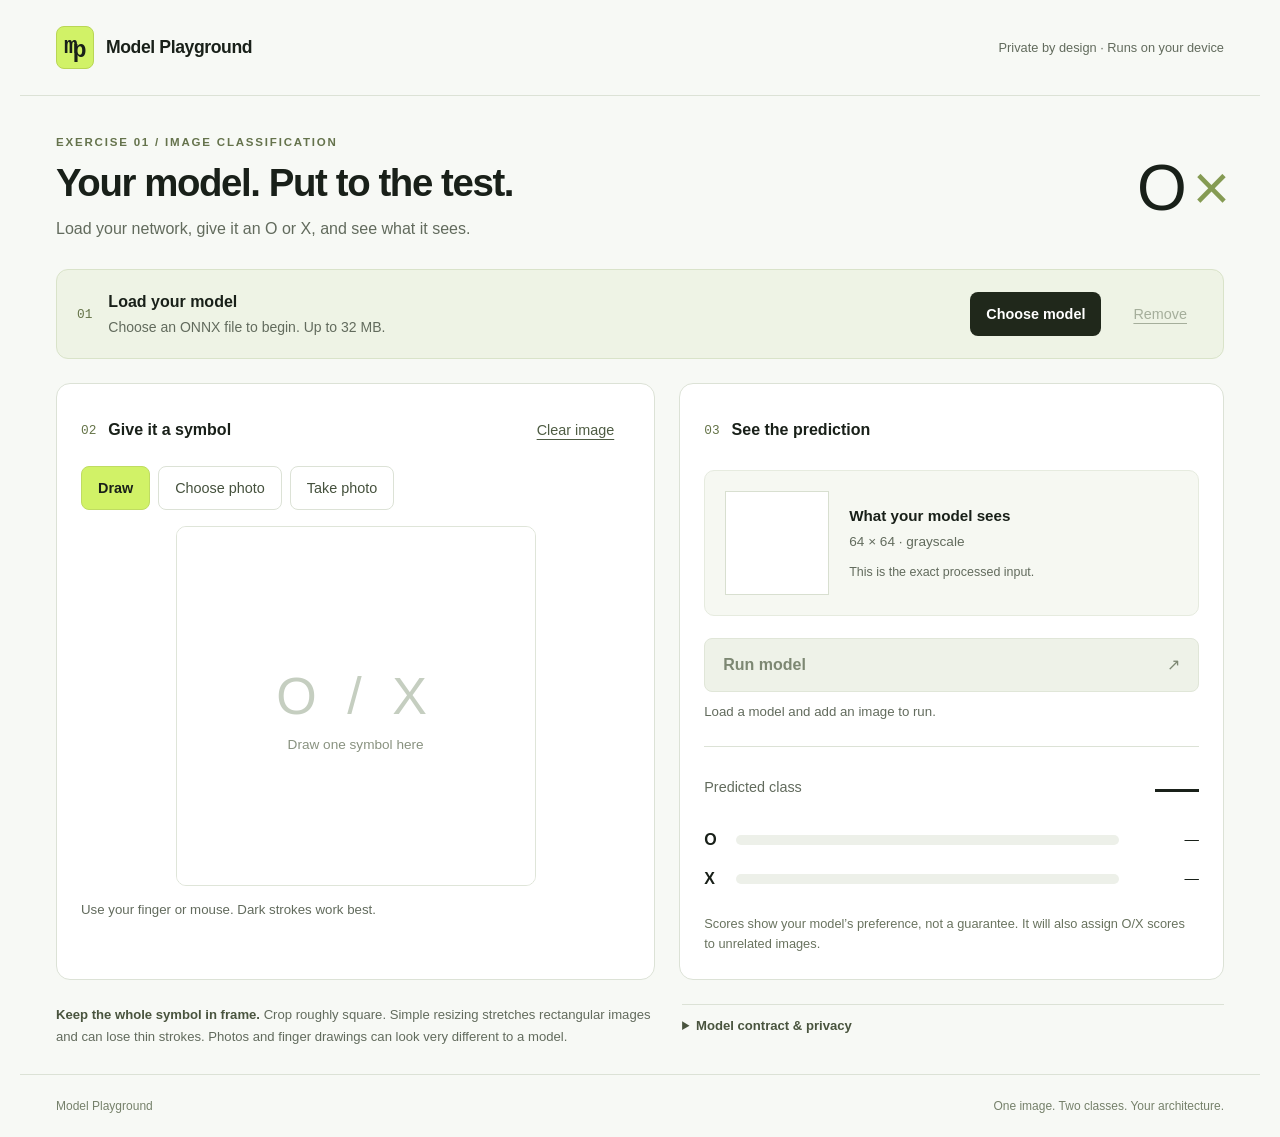
==== website/index.html @ 3b710a3f "Build Model Playground for private O/X model testing" ====
<!doctype html>
<html lang="en">
<head>
  <meta charset="utf-8">
  <meta name="viewport" content="width=device-width, initial-scale=1">
  <meta name="description" content="Test your own O/X neural network privately in your browser.">
  <meta http-equiv="Content-Security-Policy" content="default-src 'self'; script-src 'self' 'wasm-unsafe-eval'; style-src 'self'; img-src 'self' blob: data:; connect-src 'self'; worker-src 'self' blob:; object-src 'none'; base-uri 'none'; form-action 'none'">
  <title>Model Playground</title>
  <link rel="icon" href="./favicon.svg" type="image/svg+xml">
  <link rel="stylesheet" href="./style.css">
  <script type="module" src="./app.js"></script>
</head>
<body>
<header><a class="brand" href="./"><span class="mark" aria-hidden="true">m<span>p</span></span>Model Playground</a><span class="privacy">Private by design · Runs on your device</span></header>
<main>
  <div class="intro"><div><p class="eyebrow">EXERCISE 01 / IMAGE CLASSIFICATION</p><h1>Your model. Put to the test.</h1><p>Load your network, give it an O or X, and see what it sees.</p></div><span class="exercise" aria-label="Supported classes O and X">O <span>×</span></span></div>
  <section class="model-strip" aria-labelledby="model-title"><div class="step">01</div><div class="model-copy"><h2 id="model-title">Load your model</h2><p id="model-status" role="status">Choose an ONNX file to begin. Up to 32 MB.</p></div><label class="file-button">Choose model<input id="model-file" type="file" accept=".onnx" aria-label="Choose ONNX model"></label><button id="reset-model" class="quiet" disabled>Remove</button></section>
  <div class="workbench">
    <section class="panel input-panel" aria-labelledby="input-title">
      <div class="panel-heading"><div><span class="step">02</span><h2 id="input-title">Give it a symbol</h2></div><button id="clear" class="quiet">Clear image</button></div>
      <div class="input-actions"><button id="draw-mode" class="tab active" aria-pressed="true">Draw</button><label class="file-button secondary">Choose photo<input id="photo-file" type="file" accept="image/*,.heic,.heif" aria-label="Choose photo"></label><label class="file-button secondary">Take photo<input id="camera-file" type="file" accept="image/*" capture="environment" aria-label="Take photo"></label></div>
      <div class="drawing-area"><canvas id="drawing" width="512" height="512" aria-label="Draw one O or X with a pointer. Alternatively choose a photo." role="img"></canvas><div id="drawing-hint" aria-hidden="true"><span>O / X</span><p>Draw one symbol here</p></div></div>
      <p id="image-status" class="helper" role="status">Use your finger or mouse. Dark strokes work best.</p>
    </section>
    <section class="panel output-panel" aria-labelledby="output-title">
      <div class="panel-heading"><div><span class="step">03</span><h2 id="output-title">See the prediction</h2></div></div>
      <div class="processed"><canvas id="processed" width="64" height="64" role="img" aria-label="Actual 64 by 64 grayscale network input"></canvas><div><h3>What your model sees</h3><p>64 × 64 · grayscale</p><p class="helper">This is the exact processed input.</p></div></div>
      <button id="run" class="primary" disabled>Run model <span aria-hidden="true">↗</span></button>
      <p id="run-status" class="helper" role="status">Load a model and add an image to run.</p>
      <div class="result" aria-live="polite"><div class="result-top"><span>Predicted class</span><strong id="prediction">—</strong></div><div class="score-row"><b>O</b><div class="track"><div id="bar-o"></div></div><output id="score-o">—</output></div><div class="score-row"><b>X</b><div class="track"><div id="bar-x"></div></div><output id="score-x">—</output></div></div>
      <p class="caution">Scores show your model’s preference, not a guarantee. It will also assign O/X scores to unrelated images.</p>
    </section>
  </div>
  <div class="notes"><p><strong>Keep the whole symbol in frame.</strong> Crop roughly square. Simple resizing stretches rectangular images and can lose thin strokes. Photos and finger drawings can look very different to a model.</p><details><summary>Model contract & privacy</summary><p>One embedded-weight ONNX file, up to 32 MiB. Float32 input <code>image [1,1,64,64]</code>, float32 output <code>logits [1,2]</code>, in <strong>O, X</strong> order. Use opset 18 and browser-supported operations. Scores use softmax.</p><p>Pixels use orientation-aware decoding, nearest pixel-center resizing, transparency on white, integer RGB grayscale, and normalization to [−1,+1]. The site checks the file contract and a trial inference; it cannot verify class order or training.</p><p>Models and photos stay in browser memory and are never uploaded or saved by this site. Refreshing clears selected files. Runtime files are served with this website. Startup requires a connection unless your browser has cached them. Browser HEIC support varies; JPEG/PNG is the reliable fallback.</p><p><a href="./vendor/ort/LICENSE">ONNX Runtime license</a> · <a href="./vendor/ort/ThirdPartyNotices.txt">Third-party notices</a></p></details></div>
</main>
<footer><span>Model Playground</span><span>One image. Two classes. Your architecture.</span></footer>
</body>
</html>
---- website/style.css ----
:root{
  font-family:Inter,ui-sans-serif,-apple-system,BlinkMacSystemFont,"Segoe UI",sans-serif;
  color:#192019;
  background:#f7f9f5;
  font-synthesis:none;
  line-height:1.5;
  --lime:#d1f267;
  --line:#dce2d6;
  --muted:#626b5d
}
*{
  box-sizing:border-box
}
body{
  margin:0
}
button,input{
  font:inherit
}
button,.file-button,summary{
  cursor:pointer
}
button,.file-button{
  min-height:44px;
  border-radius:8px;
  font-size:.9rem;
  font-weight:650
}
button{
  border:1px solid var(--line);
  background:#fff;
  color:inherit;
  padding:10px 16px
}
button:disabled{
  cursor:not-allowed;
  opacity:.45
}
button:focus-visible,a:focus-visible,summary:focus-visible,.file-button:focus-within{
  outline:3px solid #4b6922;
  outline-offset:4px
}
header,main,footer{
  max-width:1240px;
  margin:auto
}
header{
  height:96px;
  display:flex;
  align-items:center;
  justify-content:space-between;
  padding:0 36px;
  border-bottom:1px solid var(--line)
}
.brand{
  display:flex;
  align-items:center;
  gap:12px;
  font-size:1.1rem;
  font-weight:750;
  text-decoration:none;
  color:inherit;
  letter-spacing:-.4px
}
.mark{
  background:var(--lime);
  border:1px solid #b9d655;
  border-radius:8px;
  padding:3px 7px;
  font-family:monospace;
  font-size:23px;
  letter-spacing:-5px;
  width:38px;
  overflow:hidden
}
.mark span{
  position:relative;
  top:4px
}
.privacy{
  font-size:.8rem;
  color:var(--muted)
}
main{
  padding:38px 36px 26px
}
.intro{
  display:flex;
  justify-content:space-between;
  align-items:center;
  margin-bottom:28px
}
.eyebrow{
  font-size:.72rem;
  font-weight:750;
  letter-spacing:1.8px;
  color:#65734c;
  margin:0 0 10px
}
h1{
  font-size:clamp(1.8rem,3vw,2.5rem);
  line-height:1.15;
  letter-spacing:-1.4px;
  margin:0 0 12px
}
p{
  margin:0;
  color:var(--muted)
}
.exercise{
  font-size:64px;
  font-weight:300;
  letter-spacing:-6px;
  line-height:1
}
.exercise span{
  color:#859b53
}
.model-strip{
  display:flex;
  align-items:center;
  gap:16px;
  background:#eef3e5;
  border:1px solid #d9e3c9;
  border-radius:12px;
  padding:20px;
  margin-bottom:24px
}
.step{
  font-family:monospace;
  font-size:.8rem;
  color:#647347
}
.model-copy{
  flex:1;
  min-width:0
}
h2{
  font-size:1rem;
  margin:0;
  font-weight:700
}
h3{
  font-size:.95rem;
  margin:0 0 4px
}
.model-copy p{
  font-size:.875rem;
  overflow-wrap:anywhere;
  margin-top:3px
}
.file-button{
  display:inline-flex;
  position:relative;
  align-items:center;
  justify-content:center;
  background:#20281b;
  color:white;
  padding:10px 16px;
  overflow:hidden;
  text-align:center;
  flex-shrink:0
}
.file-button input{
  position:absolute;
  inset:0;
  opacity:0;
  width:100%;
  height:100%;
  cursor:pointer
}
.quiet{
  background:transparent;
  border:0;
  text-decoration:underline;
  text-underline-offset:4px;
  font-weight:500;
  color:#4e5c43
}
.workbench{
  display:grid;
  grid-template-columns:1.1fr 1fr;
  gap:24px
}
.panel{
  background:#fff;
  border:1px solid var(--line);
  border-radius:14px;
  padding:24px;
  min-width:0
}
.panel-heading{
  display:flex;
  justify-content:space-between;
  align-items:center;
  min-height:44px;
  margin-bottom:14px
}
.panel-heading>div{
  display:flex;
  align-items:center;
  gap:12px
}
.input-actions{
  display:flex;
  gap:8px;
  margin-bottom:16px;
  flex-wrap:wrap
}
.secondary{
  background:#fff;
  color:#45513d;
  border:1px solid var(--line);
  font-weight:500
}
.tab.active{
  background:var(--lime);
  border-color:#bfdc62
}
.drawing-area{
  position:relative;
  max-width:360px;
  margin:auto;
  border:1px solid #dfe5d9;
  border-radius:10px;
  overflow:hidden;
  background:#fff
}
#drawing{
  width:100%;
  height:auto;
  aspect-ratio:1;
  display:block;
  touch-action:none;
  cursor:crosshair
}
#drawing-hint{
  position:absolute;
  inset:0;
  pointer-events:none;
  display:flex;
  justify-content:center;
  align-items:center;
  flex-direction:column;
  color:#c5cec0
}
#drawing-hint span{
  font-size:52px;
  letter-spacing:8px;
  font-weight:300
}
#drawing-hint p{
  font-size:.85rem;
  color:#899280
}
.helper{
  font-size:.83rem;
  line-height:1.5
}
#image-status{
  margin-top:14px
}
.processed{
  display:flex;
  gap:20px;
  align-items:center;
  background:#f6f8f2;
  border:1px solid #e6ebdf;
  border-radius:10px;
  padding:20px;
  margin:18px 0 22px
}
.processed canvas{
  width:104px;
  height:104px;
  image-rendering:pixelated;
  border:1px solid #d8dfd0;
  background:white;
  flex-shrink:0
}
.processed p{
  font-size:.85rem
}
.processed .helper{
  margin-top:10px;
  font-size:.78rem
}
.primary{
  width:100%;
  background:var(--lime);
  border-color:#bdd758;
  display:flex;
  justify-content:space-between;
  align-items:center;
  padding:14px 18px;
  font-size:1rem;
  min-height:52px
}
.primary:disabled{
  opacity:1;
  background:#eef2e8;
  color:#7d8873;
  border-color:#e0e6d8
}
#run-status{
  margin:10px 0 24px;
  min-height:20px
}
.result{
  border-top:1px solid var(--line);
  padding-top:16px
}
.result-top{
  display:flex;
  align-items:center;
  justify-content:space-between;
  margin-bottom:16px
}
.result-top span{
  font-size:.9rem;
  color:var(--muted)
}
.result-top strong{
  font-size:44px;
  line-height:1.1;
  font-weight:500
}
.score-row{
  display:grid;
  grid-template-columns:20px 1fr 68px;
  gap:12px;
  align-items:center;
  margin:15px 0
}
.score-row output{
  text-align:right;
  font-size:.9rem;
  font-variant-numeric:tabular-nums
}
.track{
  height:10px;
  background:#edf0e9;
  border-radius:5px;
  overflow:hidden
}
.track div{
  height:100%;
  width:0;
  background:#8ca747;
  transition:width .2s
}
.caution{
  font-size:.8rem;
  margin-top:23px;
  color:#69735f;
  line-height:1.6
}
.notes{
  display:grid;
  grid-template-columns:1.1fr 1fr;
  gap:30px;
  margin-top:24px;
  font-size:.82rem;
  line-height:1.7
}
.notes strong{
  color:#49543e
}
details{
  border-top:1px solid var(--line);
  padding-top:10px
}
summary{
  font-weight:650;
  color:#49543e;
  min-height:32px
}
details p{
  margin:12px 0
}
code{
  overflow-wrap:anywhere
}
a{
  color:#45631f
}
footer{
  padding:22px 36px;
  border-top:1px solid var(--line);
  display:flex;
  justify-content:space-between;
  font-size:.75rem;
  color:#76816b
}
[hidden]{
  display:none!important
}
.error{
  color:#a63424!important
}
@media(max-width:720px){
  header{
  height:76px;
  padding:0 20px
}
.privacy{
  display:none
}
main{
  padding:28px 20px
}
.exercise{
  display:none
}
.intro{
  margin-bottom:24px
}
.intro p:not(.eyebrow){
  font-size:.94rem
}
.model-strip{
  flex-wrap:wrap;
  padding:16px;
  gap:12px
}
.model-copy{
  flex-basis:75%
}
.model-strip>.file-button{
  margin-left:28px
}
.workbench,.notes{
  grid-template-columns:1fr;
  gap:18px
}
.panel{
  padding:18px
}
.input-actions{
  gap:6px
}
.input-actions>*{
  padding:10px 12px;
  font-size:.83rem
}
.processed{
  padding:16px;
  gap:16px
}
.drawing-area{
  max-width:100%
}
footer{
  padding:20px;
  gap:20px
}
.output-panel{
  scroll-margin-top:20px
}

}
@media(prefers-reduced-motion:reduce){
  *{
  transition:none!important
}

}


@media(max-width:420px){
  .panel-heading{
  align-items:flex-start;
  gap:6px
}
.panel-heading>div{
  gap:8px;
  flex-wrap:wrap
}
.panel-heading h2{
  max-width:100%
}
.processed{
  flex-wrap:wrap
}
.model-strip>.file-button{
  margin-left:0
}
.brand{
  flex-wrap:wrap
}
.input-actions>*{
  flex-shrink:1
}
.score-row{
  grid-template-columns:20px minmax(0,1fr) minmax(50px,auto)
}
footer{
  flex-wrap:wrap
}

}
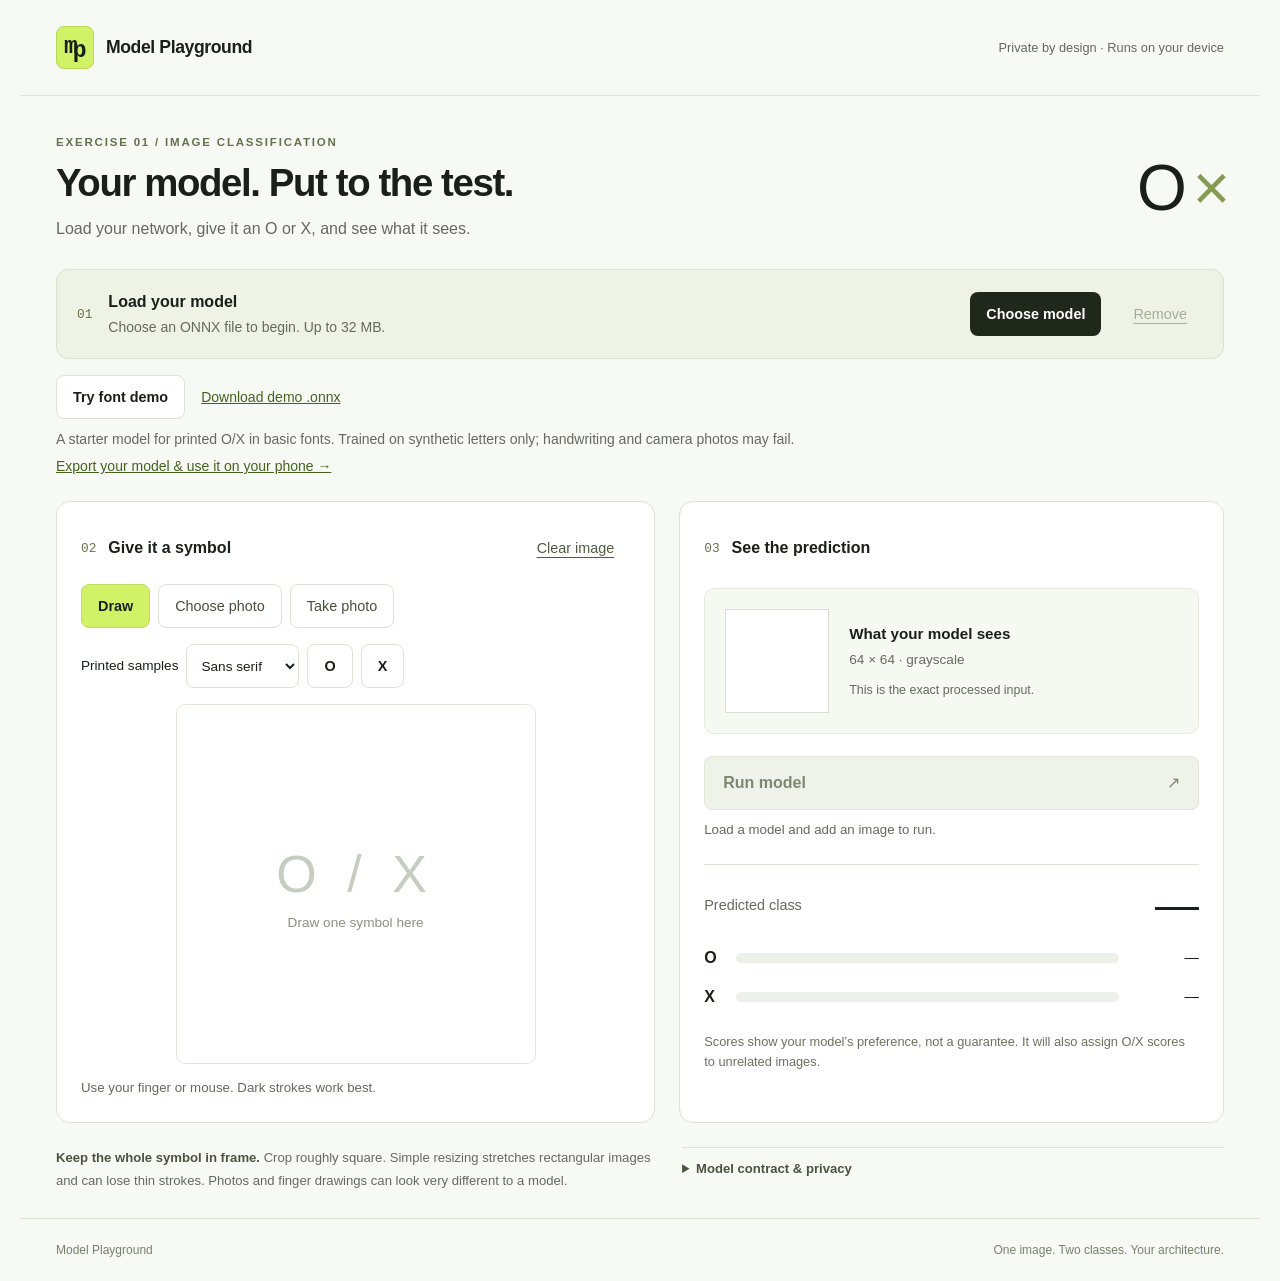
==== commit b74111c2: "Add custom-model export tutorial, basic-font demo and phone onboarding" ====
--- a/website/index.html
+++ b/website/index.html
@@ -14,11 +14,13 @@
 <header><a class="brand" href="./"><span class="mark" aria-hidden="true">m<span>p</span></span>Model Playground</a><span class="privacy">Private by design · Runs on your device</span></header>
 <main>
   <div class="intro"><div><p class="eyebrow">EXERCISE 01 / IMAGE CLASSIFICATION</p><h1>Your model. Put to the test.</h1><p>Load your network, give it an O or X, and see what it sees.</p></div><span class="exercise" aria-label="Supported classes O and X">O <span>×</span></span></div>
-  <section class="model-strip" aria-labelledby="model-title"><div class="step">01</div><div class="model-copy"><h2 id="model-title">Load your model</h2><p id="model-status" role="status">Choose an ONNX file to begin. Up to 32 MB.</p></div><label class="file-button">Choose model<input id="model-file" type="file" accept=".onnx" aria-label="Choose ONNX model"></label><button id="reset-model" class="quiet" disabled>Remove</button></section>
+  <section class="model-strip" aria-labelledby="model-title"><div class="step">01</div><div class="model-copy"><h2 id="model-title">Load your model</h2><p id="model-status" role="status">Choose an ONNX file to begin. Up to 32 MB.</p></div><label class="file-button">Choose model<input id="model-file" type="file" aria-label="Choose ONNX model"></label><button id="reset-model" class="quiet" disabled>Remove</button></section>
+  <div class="getting-started"><div><button id="try-demo">Try font demo</button><a href="./demo/basic-fonts.onnx" download="basic-fonts.onnx">Download demo .onnx</a></div><p>A starter model for printed O/X in basic fonts. Trained on synthetic letters only; handwriting and camera photos may fail.</p><p><a href="./guide.html">Export your model & use it on your phone →</a></p></div>
   <div class="workbench">
     <section class="panel input-panel" aria-labelledby="input-title">
       <div class="panel-heading"><div><span class="step">02</span><h2 id="input-title">Give it a symbol</h2></div><button id="clear" class="quiet">Clear image</button></div>
       <div class="input-actions"><button id="draw-mode" class="tab active" aria-pressed="true">Draw</button><label class="file-button secondary">Choose photo<input id="photo-file" type="file" accept="image/*,.heic,.heif" aria-label="Choose photo"></label><label class="file-button secondary">Take photo<input id="camera-file" type="file" accept="image/*" capture="environment" aria-label="Take photo"></label></div>
+      <div class="samples"><span>Printed samples</span><label for="sample-font" class="sr-only">Sample font</label><select id="sample-font"><option value="sans-serif">Sans serif</option><option value="serif">Serif</option><option value="monospace">Monospace</option></select><button id="sample-o" aria-label="Use printed O">O</button><button id="sample-x" aria-label="Use printed X">X</button></div>
       <div class="drawing-area"><canvas id="drawing" width="512" height="512" aria-label="Draw one O or X with a pointer. Alternatively choose a photo." role="img"></canvas><div id="drawing-hint" aria-hidden="true"><span>O / X</span><p>Draw one symbol here</p></div></div>
       <p id="image-status" class="helper" role="status">Use your finger or mouse. Dark strokes work best.</p>
     </section>
--- a/website/style.css
+++ b/website/style.css
@@ -499,3 +499,19 @@
 }
 
 }
+
+.getting-started { margin: -8px 0 24px; font-size: .875rem; }
+.getting-started>div { display:flex; flex-wrap:wrap; align-items:center; gap:16px; margin-bottom:10px; }
+.getting-started p { margin:6px 0; max-width:780px; }
+.samples { display:flex; flex-wrap:wrap; align-items:center; gap:8px; margin-bottom:16px; font-size:.85rem; }
+.samples select { font:inherit; padding:10px; min-height:44px; max-width:100%; border:1px solid var(--line); border-radius:8px; background:white; color:inherit; }
+.samples select:focus-visible { outline:3px solid #4b6922; outline-offset:3px; }
+.sr-only { position:absolute; width:1px; height:1px; padding:0; margin:-1px; overflow:hidden; clip:rect(0,0,0,0); white-space:nowrap; border:0; }
+.guide { max-width:850px; }
+.guide h2 { font-size:1.35rem; margin:28px 0 12px; }
+.guide h3 { margin:22px 0 8px; }
+.guide p,.guide li { margin-bottom:12px; }
+.guide pre { background:#eaf0e0; padding:18px; border-radius:8px; overflow:auto; font-size:.875rem; }
+.guide .callout { background:#eef3e5; padding:18px; border-radius:12px; margin:24px 0; }
+
+@media(max-width:420px) { .samples>span { flex-basis:100%; } }
